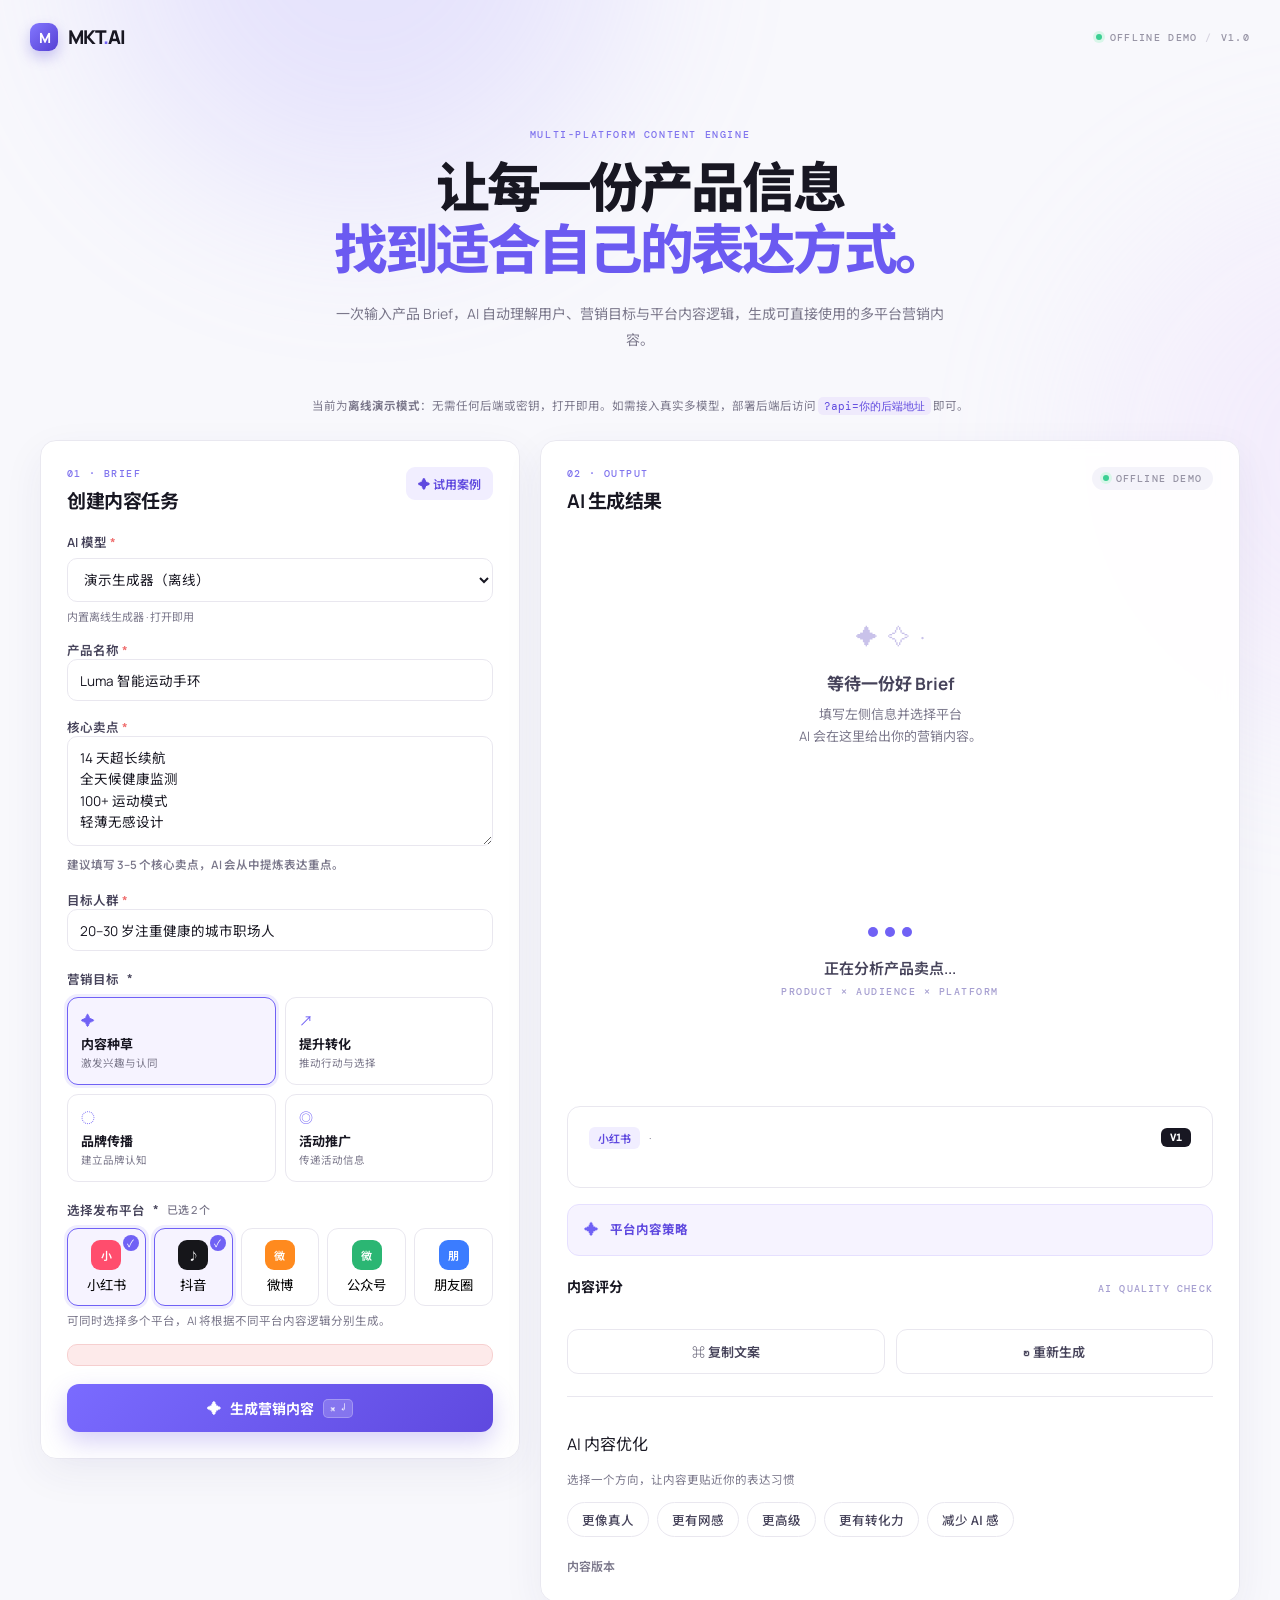
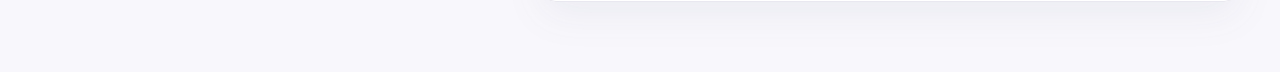
==== index.html @ e1099341 "MKT.AI v1.0: 自包含单文件前端 + 生产化后端 - 新增自包含 index.html（CSS/JS 内联，内置离线生成器，零后端即可用） - 入口 app.py 改名为 server.py" ====
<!doctype html>
<html lang="zh-CN">
<head>
<meta charset="utf-8">
<meta name="viewport" content="width=device-width, initial-scale=1">
<title>MKT.AI · AI 多平台营销内容助手</title>
<meta name="description" content="一次输入产品 Brief，AI 自动生成可直接使用的多平台营销内容。">
<link rel="preconnect" href="https://fonts.googleapis.com">
<link rel="preconnect" href="https://fonts.gstatic.com" crossorigin>
<link href="https://fonts.googleapis.com/css2?family=DM+Mono:wght@400;500&family=Manrope:wght@400;500;600;700;800&family=Noto+Sans+SC:wght@400;500;600;700&display=swap" rel="stylesheet">
<style>
:root{--ink:#181722;--muted:#7b788b;--line:#e9e7ef;--lavender:#7061f5;--purple:#5f49df;--bg:#f8f8fc;--panel:rgba(255,255,255,.92);--good:#3ccf93;--warn:#f0a93b;--bad:#ef6b6b;--radius:16px}
*{box-sizing:border-box}
html,body{margin:0}
body{background:var(--bg);min-height:100vh;overflow-x:hidden;font-family:Manrope,"Noto Sans SC",-apple-system,BlinkMacSystemFont,"Segoe UI",sans-serif;color:var(--ink);-webkit-font-smoothing:antialiased}
.orb{position:fixed;z-index:-1;width:520px;height:520px;border-radius:50%;filter:blur(90px);opacity:.22;pointer-events:none}
.orb-one{top:-320px;left:8%;background:#a99dff}
.orb-two{top:200px;right:-340px;background:#e4c9ff}
.topbar{height:74px;display:flex;align-items:center;justify-content:space-between;max-width:1320px;padding:0 30px;margin:auto}
.brand{display:flex;align-items:center;gap:10px;text-decoration:none;font-weight:800;color:var(--ink);letter-spacing:-1.2px;font-size:19px}
.brand-mark{height:28px;width:28px;border-radius:9px;background:linear-gradient(135deg,#8377ff,#5540d3);color:#fff;display:grid;place-items:center;font-size:14px;letter-spacing:-2px;box-shadow:0 6px 14px #6556dc55}
.dot{color:var(--lavender)}
.header-right{font:500 10px "DM Mono",monospace;letter-spacing:1.3px;color:#9693a4;display:flex;align-items:center;gap:8px}
.status-dot,.output-mode span{width:6px;height:6px;background:var(--good);border-radius:50%;box-shadow:0 0 0 3px #d9f6e9;display:inline-block}
.header-slash{color:#d6d3df}
.hero{text-align:center;padding:54px 20px 44px}
.eyebrow{font:500 10px "DM Mono",monospace;letter-spacing:1.6px;color:#8074ee;margin:0 0 15px}
.hero h1{font-size:clamp(32px,4.2vw,56px);letter-spacing:-3px;line-height:1.16;margin:0;font-weight:800}
.hero h1 em{font-style:normal;color:#6b5af1}
.hero-copy{font-size:14px;line-height:1.85;color:var(--muted);margin:20px auto 0;max-width:620px}
.workspace{max-width:1240px;margin:0 auto 70px;display:grid;grid-template-columns:480px 1fr;gap:20px;padding:0 20px;align-items:start}
.panel{background:var(--panel);border:1px solid #e9e8f0;border-radius:var(--radius);box-shadow:0 14px 40px #342a7210;backdrop-filter:blur(10px)}
.input-panel{padding:26px}
.results-panel{padding:26px;min-height:720px}
.panel-heading{display:flex;align-items:flex-start;justify-content:space-between;margin-bottom:18px}
.step{font:500 10px "DM Mono",monospace;letter-spacing:1.4px;color:#8074ee;margin:0 0 6px}
.panel-heading h2{font-size:19px;margin:0;letter-spacing:-.5px}
.case-button{background:#f1eeff;color:var(--purple);border:none;border-radius:9px;padding:8px 12px;font:600 12px "Noto Sans SC",sans-serif;cursor:pointer;transition:.18s;white-space:nowrap}
.case-button:hover{background:#e6e0ff}
label{display:block;font-size:12.5px;font-weight:600;color:#46435a;margin:16px 0 7px}
label span{color:var(--bad)}
input,textarea,select{width:100%;border:1px solid var(--line);border-radius:10px;padding:11px 12px;font:400 13.5px "Noto Sans SC",sans-serif;color:var(--ink);background:#fff;transition:.18s;font-family:inherit}
input:focus,textarea:focus,select:focus{outline:none;border-color:var(--lavender);box-shadow:0 0 0 3px #6b5af125}
textarea{resize:vertical;line-height:1.6}
small{display:block;color:var(--muted);font-size:11.5px;margin-top:6px;line-height:1.6}
.model-field label{margin-top:0}
.model-select-wrap{position:relative}
.model-note{display:block;font-size:11px;color:var(--muted);margin-top:6px}
#modelProvider{padding-right:14px}
fieldset{border:none;padding:0;margin:18px 0 0}
legend{font-size:12.5px;font-weight:600;color:#46435a;padding:0;margin-bottom:9px;display:flex;align-items:center;gap:8px}
.legend-note{font-weight:500;color:var(--muted);font-size:11px}
.goal-grid{display:grid;grid-template-columns:1fr 1fr;gap:9px}
.choice{background:#fff;border:1px solid var(--line);border-radius:11px;padding:12px 13px;text-align:left;cursor:pointer;transition:.16s;font-family:inherit}
.choice:hover{border-color:#cabfe8}
.choice.selected{border-color:var(--lavender);background:#f6f3ff;box-shadow:0 0 0 3px #6b5af11c}
.choice i{font-style:normal;color:var(--lavender);font-size:14px;display:block;margin-bottom:4px}
.choice strong{display:block;font-size:13px;color:var(--ink)}
.choice small{margin:2px 0 0;color:var(--muted);font-size:10.5px}
.platform-grid{display:grid;grid-template-columns:repeat(5,1fr);gap:8px}
.platform{display:flex;flex-direction:column;align-items:center;gap:5px;padding:11px 4px;position:relative}
.platform-icon{width:30px;height:30px;border-radius:9px;display:grid;place-items:center;color:#fff;font-size:13px;font-weight:700}
.platform-icon.red{background:#ff4d6d}.platform-icon.dark{background:#16161a}.platform-icon.orange{background:#ff8a1e}.platform-icon.green{background:#2bb673}.platform-icon.blue{background:#3b7cff}
.platform b{font-size:11px;font-weight:600}
.platform span{position:absolute;top:6px;right:6px;width:16px;height:16px;border-radius:50%;background:var(--lavender);color:#fff;font-size:10px;display:none;place-items:center}
.platform.selected span{display:grid}
.form-error{background:#fdeaea;color:#c23b3b;border:1px solid #f6cfcf;border-radius:10px;padding:10px 12px;font-size:12.5px;margin:14px 0 0}
.input-invalid{border-color:#ef6b6b!important;box-shadow:0 0 0 3px #ef6b6b20!important}
.generate-button{width:100%;margin-top:18px;background:linear-gradient(135deg,#7a6bff,#5f49df);color:#fff;border:none;border-radius:12px;padding:14px;font:700 14px "Noto Sans SC",sans-serif;cursor:pointer;display:flex;align-items:center;justify-content:center;gap:9px;transition:.18s;box-shadow:0 10px 24px #5f49df40}
.generate-button:hover{transform:translateY(-1px);box-shadow:0 14px 30px #5f49df55}
.generate-button:disabled{opacity:.65;cursor:wait;transform:none}
.generate-button kbd{font:500 10px "DM Mono",monospace;background:#ffffff30;border:1px solid #ffffff40;border-radius:5px;padding:2px 6px}
.output-mode{font:500 10px "DM Mono",monospace;letter-spacing:1.2px;color:#9693a4;display:flex;align-items:center;gap:7px;background:#f4f3fa;border-radius:20px;padding:5px 11px}
.empty-state{text-align:center;color:var(--muted);padding:90px 20px}
.empty-art{display:flex;justify-content:center;gap:10px;font-size:22px;color:#c9c2ea;margin-bottom:18px}
.empty-state h3{font-size:17px;color:#46435a;margin:0 0 8px}
.empty-state p{font-size:13px;line-height:1.7;margin:0}
.loading-state{text-align:center;padding:90px 20px}
.loader{display:flex;justify-content:center;gap:7px;margin-bottom:20px}
.loader i{width:10px;height:10px;border-radius:50%;background:var(--lavender);animation:bounce 1s infinite ease-in-out}
.loader i:nth-child(2){animation-delay:.15s}.loader i:nth-child(3){animation-delay:.3s}
@keyframes bounce{0%,80%,100%{transform:scale(.5);opacity:.4}40%{transform:scale(1);opacity:1}}
.loading-state p{font-size:15px;font-weight:600;color:#46435a;margin:0 0 6px}
.loading-state small{display:block;text-align:center;font:500 10px "DM Mono",monospace;letter-spacing:1.5px;color:#a59ed0;margin:0}
.tabs{display:flex;gap:8px;flex-wrap:wrap;margin-bottom:18px}
.tab{background:#fff;border:1px solid var(--line);border-radius:10px;padding:8px 13px;font:600 12.5px "Noto Sans SC",sans-serif;cursor:pointer;display:flex;align-items:center;gap:7px;transition:.16s}
.tab span{font:500 10px "DM Mono",monospace;color:var(--muted)}
.tab.active{border-color:var(--lavender);background:#f6f3ff;color:var(--purple)}
.content-card{background:#fff;border:1px solid var(--line);border-radius:13px;padding:20px 21px}
.content-meta{display:flex;align-items:center;gap:9px;font-size:11px;color:var(--muted);margin-bottom:11px}
.content-meta span:first-child{background:#f1eeff;color:var(--purple);border-radius:6px;padding:3px 9px;font-weight:600}
.version-tag{margin-left:auto;background:#181722;color:#fff;border-radius:6px;padding:3px 9px;font:600 10px "DM Mono",monospace}
.content-title{font-size:20px;letter-spacing:-.5px;margin:0 0 14px;line-height:1.35}
.content-body{font-size:14px;line-height:1.85;color:#34313f}
.content-body h4{font-size:14.5px;margin:16px 0 6px;color:var(--ink)}
.content-body p{margin:0 0 11px}
.hashtags{display:flex;flex-wrap:wrap;gap:7px;margin-top:16px}
.hashtags span{background:#f4f3fa;color:#6b5af1;border-radius:7px;padding:5px 10px;font-size:12px}
.insight{display:flex;gap:11px;background:#f6f3ff;border:1px solid #e6e0ff;border-radius:12px;padding:14px 16px;margin:16px 0}
.insight>span{color:var(--lavender);font-size:15px}
.insight b{font-size:12.5px;color:var(--purple);display:block;margin-bottom:3px}
.insight p{margin:0;font-size:12.5px;line-height:1.7;color:#46435a}
.score-section{margin:20px 0}
.score-heading{display:flex;align-items:baseline;justify-content:space-between;margin-bottom:13px}
.score-heading h3{font-size:14px;margin:0}.score-heading span{font:500 10px "DM Mono",monospace;letter-spacing:1.2px;color:#a59ed0}
.scores{display:grid;grid-template-columns:1fr 1fr;gap:13px 22px}
.score>div:first-child{display:flex;justify-content:space-between;font-size:12px;margin-bottom:6px;color:#46435a}
.score b{color:var(--ink);font-size:13px}
.progress{height:7px;background:#eeeaf7;border-radius:6px;overflow:hidden}
.progress i{display:block;height:100%;background:linear-gradient(90deg,#8a7bff,#5f49df);border-radius:6px;width:0;transition:width .7s cubic-bezier(.2,.8,.2,1)}
.actions{display:flex;gap:11px;margin:20px 0 4px}
.secondary-button{flex:1;background:#fff;border:1px solid var(--line);border-radius:11px;padding:12px;font:600 13px "Noto Sans SC",sans-serif;cursor:pointer;transition:.16s;color:#46435a}
.secondary-button:hover{border-color:#cabfe8;background:#faf9ff}
.optimise{margin-top:22px;border-top:1px solid var(--line);padding-top:18px}
.optimise>p{font-size:13px;font-weight:600;margin:0 0 3px}
.optimise>div>small{margin:0 0 12px}
.optimise-chips{display:flex;gap:8px;flex-wrap:wrap}
.optimise-chips button{background:#fff;border:1px solid var(--line);border-radius:20px;padding:7px 14px;font:500 12.5px "Noto Sans SC",sans-serif;cursor:pointer;transition:.16s;color:#46435a}
.optimise-chips button:hover{border-color:#cabfe8}
.optimise-chips button.active{background:var(--lavender);border-color:var(--lavender);color:#fff}
.version-row{display:flex;align-items:center;gap:12px;margin-top:20px;flex-wrap:wrap}
.version-row>span{font-size:12px;color:var(--muted);font-weight:600}
#version-list{display:flex;gap:8px}
.version-button{background:#fff;border:1px solid var(--line);border-radius:9px;padding:6px 12px;font:600 12px "DM Mono",monospace;cursor:pointer;color:#46435a;transition:.16s}
.version-button.active{border-color:var(--lavender);background:#f6f3ff;color:var(--purple)}
.toast{position:fixed;bottom:30px;left:50%;transform:translateX(-50%) translateY(20px);background:#181722;color:#fff;padding:12px 20px;border-radius:11px;font-size:13px;opacity:0;pointer-events:none;transition:.25s;z-index:50;box-shadow:0 10px 30px #00000040}
.toast.show{opacity:1;transform:translateX(-50%) translateY(0)}
.hint-bar{font-size:11.5px;color:var(--muted);text-align:center;margin:0 auto 26px;max-width:1240px;padding:0 20px}
.hint-bar code{background:#efeafc;color:var(--purple);border-radius:5px;padding:2px 6px;font-family:"DM Mono",monospace;font-size:11px}
@media(max-width:980px){.workspace{grid-template-columns:1fr}.results-panel{min-height:auto}.scores{grid-template-columns:1fr}}
@media(max-width:560px){.platform-grid{grid-template-columns:repeat(3,1fr)}.topbar{padding:0 18px}.hero{padding:36px 16px 30px}}
</style>
</head>
<body>
<div class="orb orb-one"></div><div class="orb orb-two"></div>
<header class="topbar">
  <a class="brand" href="#"><span class="brand-mark">M</span><span>MKT<span class="dot">.</span>AI</span></a>
  <div class="header-right"><span class="status-dot"></span><span id="header-status">OFFLINE DEMO</span><span class="header-slash">/</span><span>V1.0</span></div>
</header>
<main>
  <section class="hero">
    <p class="eyebrow">MULTI-PLATFORM CONTENT ENGINE</p>
    <h1>让每一份产品信息<br><em>找到适合自己的表达方式。</em></h1>
    <p class="hero-copy">一次输入产品 Brief，AI 自动理解用户、营销目标与平台内容逻辑，生成可直接使用的多平台营销内容。</p>
  </section>
  <p class="hint-bar" id="hint-bar">当前为<strong>离线演示模式</strong>：无需任何后端或密钥，打开即用。如需接入真实多模型，部署后端后访问 <code>?api=你的后端地址</code> 即可。</p>
  <section class="workspace">
    <form id="generator-form" class="panel input-panel">
      <div class="panel-heading"><div><p class="step">01 · BRIEF</p><h2>创建内容任务</h2></div><button class="case-button" id="try-case-button" type="button">✦ 试用案例</button></div>
      <div class="model-field"><label for="modelProvider">AI 模型 <span>*</span></label><div class="model-select-wrap"><select id="modelProvider" name="modelProvider" aria-label="AI 模型"><option value="demo">演示生成器（离线）</option></select><span class="model-note" id="model-note">内置离线生成器 · 打开即用</span></div></div>
      <label>产品名称 <span>*</span><input id="productName" name="productName" value="Luma 智能运动手环" placeholder="例如：XX 智能手环"></label>
      <label>核心卖点 <span>*</span><textarea id="sellingPoints" name="sellingPoints" rows="4" placeholder="每行一个卖点">14 天超长续航
全天候健康监测
100+ 运动模式
轻薄无感设计</textarea><small>建议填写 3–5 个核心卖点，AI 会从中提炼表达重点。</small></label>
      <label>目标人群 <span>*</span><input id="audience" name="audience" value="20–30 岁注重健康的城市职场人" placeholder="例如：20–30 岁女性、健身人群、职场新人"></label>
      <fieldset><legend>营销目标 <span>*</span></legend><div class="goal-grid">
        <button type="button" class="choice goal selected" data-goal="种草"><i>✦</i><strong>内容种草</strong><small>激发兴趣与认同</small></button>
        <button type="button" class="choice goal" data-goal="转化"><i>↗</i><strong>提升转化</strong><small>推动行动与选择</small></button>
        <button type="button" class="choice goal" data-goal="品牌传播"><i>◌</i><strong>品牌传播</strong><small>建立品牌认知</small></button>
        <button type="button" class="choice goal" data-goal="活动推广"><i>◎</i><strong>活动推广</strong><small>传递活动信息</small></button>
      </div></fieldset>
      <fieldset><legend>选择发布平台 <span>*</span><span class="legend-note" id="select-count">已选 2 个</span></legend><div class="platform-grid">
        <button type="button" class="choice platform selected" data-platform="小红书"><b class="platform-icon red">小</b>小红书<span>✓</span></button>
        <button type="button" class="choice platform selected" data-platform="抖音"><b class="platform-icon dark">♪</b>抖音<span>✓</span></button>
        <button type="button" class="choice platform" data-platform="微博"><b class="platform-icon orange">微</b>微博<span>✓</span></button>
        <button type="button" class="choice platform" data-platform="公众号"><b class="platform-icon green">微</b>公众号<span>✓</span></button>
        <button type="button" class="choice platform" data-platform="朋友圈"><b class="platform-icon blue">朋</b>朋友圈<span>✓</span></button>
      </div><small>可同时选择多个平台，AI 将根据不同平台内容逻辑分别生成。</small></fieldset>
      <p class="form-error hidden" id="form-error" role="alert"></p>
      <button id="generate-button" class="generate-button" type="submit"><span class="spark">✦</span><span>生成营销内容</span><kbd>⌘ ↵</kbd></button>
    </form>
    <section class="panel results-panel" id="results-panel" aria-live="polite">
      <div class="panel-heading"><div><p class="step">02 · OUTPUT</p><h2>AI 生成结果</h2></div><div class="output-mode" id="output-mode"><span></span>OFFLINE DEMO</div></div>
      <div id="empty-state" class="empty-state"><div class="empty-art"><span>✦</span><span>✧</span><span>·</span></div><h3>等待一份好 Brief</h3><p>填写左侧信息并选择平台<br>AI 会在这里给出你的营销内容。</p></div>
      <div id="loading-state" class="loading-state hidden"><div class="loader"><i></i><i></i><i></i></div><p id="loading-copy">正在分析产品卖点...</p><small id="loading-sub">PRODUCT × AUDIENCE × PLATFORM</small></div>
      <div id="result-state" class="result-state hidden">
        <div id="tabs" class="tabs"></div>
        <article class="content-card"><div class="content-meta"><span id="content-platform">小红书</span><span>·</span><span id="content-subtitle"></span><span class="version-tag" id="version-tag">V1</span></div><h3 id="content-title"></h3><div class="content-body" id="content-body"></div><div class="hashtags" id="hashtags"></div></article>
        <div class="insight"><span>✦</span><div><b>平台内容策略</b><p id="insight-text"></p></div></div>
        <section class="score-section"><div class="score-heading"><h3>内容评分</h3><span>AI QUALITY CHECK</span></div><div id="scores" class="scores"></div></section>
        <div class="actions"><button id="copy-button" class="secondary-button">⌘ <span>复制文案</span></button><button id="regenerate-button" class="secondary-button">↻ <span>重新生成</span></button></div>
        <section class="optimise"><div><p>AI 内容优化</p><small>选择一个方向，让内容更贴近你的表达习惯</small></div><div class="optimise-chips" id="optimise-chips"><button data-optimization="更像真人">更像真人</button><button data-optimization="更有网感">更有网感</button><button data-optimization="更高级">更高级</button><button data-optimization="更有转化力">更有转化力</button><button data-optimization="减少AI感">减少 AI 感</button></div></section>
        <div class="version-row"><span>内容版本</span><div id="version-list"></div></div>
      </div>
    </section>
  </section>
</main>
<div class="toast" id="toast">已复制到剪贴板</div>

<script>
"use strict";
const $ = (s) => document.querySelector(s);
const $$ = (s) => [...document.querySelectorAll(s)];

const state = { goal:"种草", platforms:["小红书","抖音"], results:{}, activePlatform:"小红书", version:0, versions:[], viewingVersion:-1, optimization:null, providers:{}, apiBase:"" };
const providerNames = { gpt:"GPT", deepseek:"DeepSeek", doubao:"豆包" };
const trialCase = { productName:"Luma 智能运动手环", sellingPoints:"14 天超长续航\n全天候健康监测\n100+ 运动模式\n轻薄无感设计", audience:"20–30 岁注重健康的城市职场人" };
const loadingMessages = ["正在分析产品卖点...","正在匹配目标用户...","正在适配平台内容策略...","正在生成平台内容..."];
const loadingSubs = { "小红书":"XIAOHONGSHU · 真实体验逻辑", "抖音":"DOUYIN · 口播抓人逻辑", "微博":"WEIBO · 话题轻传播", "公众号":"WECHAT · 深度价值逻辑", "朋友圈":"MOMENTS · 朋友分享逻辑" };

/* ---------- 离线生成器（与后端 mock_generator 同源逻辑，纯前端实现） ---------- */
function hashStr(str){ let h = 2166136261; for (let i=0;i<str.length;i++){ h ^= str.charCodeAt(i); h = Math.imul(h, 16777619); } return h >>> 0; }
function makeRng(seed){ let s = seed >>> 0; return {
  next(){ s = (Math.imul(s, 1664525) + 1013904223) >>> 0; return s / 4294967296; },
  int(a,b){ return Math.floor(this.next()*(b-a+1))+a; },
  pick(arr){ return arr[Math.floor(this.next()*arr.length)]; }
};}
function parsePoints(v){ const vals = v.replace(/，/g,"\n").split("\n").map(x=>x.trim().replace(/^[•·\-—\s]+/,"")).filter(Boolean); return vals.length?vals:["好用、实用、有设计感"]; }

function generateOffline(payload, platform, version, optimization){
  const name = (payload.productName||"").trim() || "这款产品";
  const audience = (payload.audience||"").trim() || "正在寻找更好选择的人";
  const points = parsePoints(payload.sellingPoints);
  const goal = payload.goal;
  const rng = makeRng(hashStr([name, platform, String(version), optimization||""].join("|")));
  const first = points[0], second = points[Math.min(1, points.length-1)];
  const flavor = {
    "更像真人":"像把最近的发现分享给朋友一样，", "更有网感":"这波真的很难不心动，",
    "更高级":"少一点喧闹，多一点恰到好处，", "更有转化力":"如果你正在犹豫要不要入手，先看这一点：",
    "减少AI感":"不用堆词，真正打动人的其实是细节："
  }[optimization||""] || "";
  const goalLine = {
    "种草":"不是为了跟风，而是把日常里那些小麻烦，悄悄变得顺手。",
    "转化":"适合把钱花在真实体验上的人：看得见的方便，才值得被选择。",
    "品牌传播":"把产品做好，也是在把一种更从容的生活方式讲给更多人听。",
    "活动推广":"把这次认识它的机会留给真正需要的人，体验比口号更有说服力。"
  }[goal];
  const T = {
    "小红书":{
      titles:[`最近被${name}悄悄圈粉了`, `${audience}，这次真的可以看看${name}`, `不是广告，${name}的这点很戳我`, `入坑${name}之后，我的日常轻松了`, `关于${name}，有些真心话想说`],
      subtitle:"场景种草 · 真实体验",
      body:`${flavor}最近用了${name}之后，才发现原来${first}可以这么省心。\n\n我是${audience}，一开始最在意的其实是它的${first}。实际用下来，${second}这个细节反而更惊喜——不是夸张的"改变生活"，而是在忙乱的时候，刚好帮你省下一点心力。\n\n${goalLine}\n\n如果你也在找一件能长期陪伴、而不是买回去吃灰的东西，可以把${name}放进备选清单。`,
      tags:["#好物分享","#生活方式","#真实测评"],
      insight:"从真实使用场景切入，降低广告感，再自然承接产品卖点。"
    },
    "抖音":{
      titles:[`${audience}先别划走，${name}值得看`, `我为什么把${name}留在身边`, `${name}：一个容易被低估的选择`, `三秒讲清楚，为什么我选${name}`, `别急着划走，关于${name}的真相`],
      subtitle:"短视频口播 · 前3秒抓人",
      body:`【开场】如果你也在为"${first}"纠结，先别急着划走。\n\n【痛点】很多产品功能不少，但真正用起来总是差最后一点顺手。\n\n【发现】${name}让我记住的，是${first}，还有${second}这个细节。\n\n【价值】${goalLine}\n\n【结尾】想了解的朋友，可以从自己的日常需求开始判断：它是不是刚好能替你解决那个小问题。`,
      tags:["#好物推荐","#日常好物","#真实体验"],
      insight:"使用「痛点—发现—价值」口播结构，确保前三秒明确、后续有记忆点。"
    },
    "微博":{
      titles:[`#把日常过得更顺一点# ${name}给了我一个答案`, `#好产品该是什么样# ${name}的一个小发现`, `#今日份好物# 为什么我想聊聊${name}`, `#生活灵感# ${name}藏着的巧思`],
      subtitle:"话题表达 · 轻传播",
      body:`${flavor}好产品不一定要大声证明自己。\n\n最近体验${name}，最有感的是${first}。对${audience}来说，${second}这种容易被忽略的细节，反而决定了会不会一直用下去。\n\n${goalLine}`,
      tags:["#生活灵感","#产品观察","#好物分享"],
      insight:"以可讨论的话题开场，用观点带出卖点，保留转发与互动空间。"
    },
    "公众号":{
      titles:[`一件好产品，如何把日常变得更从容？`, `从${name}，看见那些真正被需要的细节`, `不止于${first}：${name}的价值是什么`, `我们为什么愿意为${name}买单`],
      subtitle:"深度内容 · 价值解读",
      body:`## 从一个小问题说起\n\n对${audience}而言，选择产品并不是追逐复杂功能，而是希望日常少一些不必要的消耗。\n\n## ${name}带来的改变\n\n${name}把重点放在${first}上，同时没有忽略${second}。这不是功能的简单罗列，而是对真实使用场景的回应。\n\n## 值得被选择的理由\n\n${goalLine}\n\n如果你也正在寻找一份更可靠、更贴近日常的体验，或许可以从${name}开始了解。`,
      tags:["产品观察","生活方式","品牌故事"],
      insight:"通过「问题—价值—选择理由」建立完整阅读逻辑，适合沉淀品牌认知。"
    },
    "朋友圈":{
      titles:[`最近想分享一下${name}`, `一个让我觉得很顺手的小发现`, `用了一阵子，聊聊${name}`, `朋友圈安利：${name}真香`],
      subtitle:"朋友分享 · 轻量推荐",
      body:`最近在用${name}，想跟朋友们分享一下。\n\n本来是因为${first}关注到它，后来发现${second}这个细节也很用心。对${audience}来说，确实是那种越用越觉得顺手的存在。\n\n${goalLine}\n\n感兴趣可以来问我，不一定适合所有人，但也许刚好适合你。`,
      tags:[],
      insight:"保留朋友式表达与克制的推荐感，让产品信息自然出现。"
    }
  }[platform];
  const scores = { platform:rng.int(89,96), selling_point:rng.int(86,94), appeal:rng.int(87,95), naturalness:rng.int(76,89) };
  if (optimization) scores.naturalness = Math.min(96, scores.naturalness + 6);
  return { title:rng.pick(T.titles), subtitle:T.subtitle, body:T.body, hashtags:T.tags, scores, insight:T.insight, version };
}

/* ---------- 真实后端模式（可选） ---------- */
async function loadProviders(){
  if (!state.apiBase) return;
  try{
    const r = await fetch(state.apiBase + "/api/providers"); const d = await r.json();
    d.providers.forEach(p => state.providers[p.id] = p);
    const sel = $("#modelProvider");
    sel.innerHTML = '<option value="demo">演示生成器（离线）</option>' + d.providers.map(p=>{
      const suffix = p.state==="configured" ? "" : p.state==="demo" ? " · 演示" : " · 未配置";
      return `<option value="${p.id}">${p.label}${suffix}</option>`;
    }).join("");
    syncProviderUi();
  }catch{ /* 后端不可达，保持离线 */ }
}
function syncProviderUi(){
  const sel = $("#modelProvider").value; const cur = state.providers[sel];
  if (state.apiBase && cur){ $("#model-note").textContent = cur.message || "模型状态未知"; }
}

/* ---------- UI 交互 ---------- */
function getPayload(){
  return { productName:$("#productName").value.trim(), sellingPoints:$("#sellingPoints").value.trim(),
    audience:$("#audience").value.trim(), goal:state.goal, platforms:state.platforms,
    provider:$("#modelProvider").value, version:state.version+1, optimization:state.optimization };
}
function updateCount(){ $("#select-count").textContent = `已选 ${state.platforms.length} 个`; }
function showToast(m){ const t=$("#toast"); t.textContent=m; t.classList.add("show"); clearTimeout(showToast._t); showToast._t=setTimeout(()=>t.classList.remove("show"),2100); }
function clearValidation(){ $("#form-error").classList.add("hidden"); $$(".input-invalid").forEach(i=>i.classList.remove("input-invalid")); }
function showValidation(m, fields=[]){ $("#form-error").textContent=m; $("#form-error").classList.remove("hidden"); fields.forEach(id=>$(`#${id}`)?.classList.add("input-invalid")); }
function validateBrief(p){
  clearValidation();
  const miss = [["productName","产品名称"],["sellingPoints","核心卖点"],["audience","目标人群"]].filter(([id])=>!p[id]);
  if (miss.length){ showValidation(`请补充${miss.map(([,n])=>`「${n}」`).join("、")}后再生成。`, miss.map(([id])=>id)); return false; }
  if (p.productName.length>60 || p.audience.length>100 || p.sellingPoints.length>800){ showValidation("产品信息过长，请精简后再生成（产品名称 60 字、目标人群 100 字、核心卖点 800 字以内）。"); return false; }
  if (!p.platforms.length){ showValidation("请至少选择一个发布平台。"); return false; }
  return true;
}
function setLoading(loading){
  $("#empty-state").classList.toggle("hidden", loading || state.version>0);
  $("#result-state").classList.toggle("hidden", loading || state.version===0);
  $("#loading-state").classList.toggle("hidden", !loading);
  $("#generate-button").disabled = loading;
}
function escapeHtml(v){ return v.replace(/[&<>'"]/g, c=>({ "&":"&amp;","<":"&lt;",">":"&gt;","'":"&#39;",'"':"&quot;" }[c])); }
function bodyToHtml(v){ return v.split("\n").map(l=> l.startsWith("## ") ? `<h4>${escapeHtml(l.slice(3))}</h4>` : `<p>${escapeHtml(l) || "&nbsp;"}</p>`).join(""); }
function selectedResult(){ return state.results[state.activePlatform]; }
function renderTabs(){
  $("#tabs").innerHTML = state.platforms.map(p=>`<button class="tab ${p===state.activePlatform?"active":""}" data-tab="${p}">${p}<span>${state.results[p]?.scores.platform||""}</span></button>`).join("");
  $$("#tabs button").forEach(b=>b.addEventListener("click",()=>{ state.activePlatform=b.dataset.tab; renderResult(); }));
}
function renderVersions(){
  $("#version-list").innerHTML = state.versions.map((_,i)=>`<button class="version-button ${i===state.viewingVersion?"active":""}" data-version="${i}">V${i+1}</button>`).join("");
  $$("#version-list button").forEach(b=>b.addEventListener("click",()=>{
    state.viewingVersion = Number(b.dataset.version);
    const a = state.versions[state.viewingVersion]; state.results = JSON.parse(JSON.stringify(a.results)); state.activePlatform = a.activePlatform; renderResult();
  }));
}
function renderResult(){
  const r = selectedResult(); if (!r) return;
  renderTabs();
  $("#content-platform").textContent = state.activePlatform;
  $("#content-subtitle").textContent = r.subtitle;
  $("#version-tag").textContent = `V${r.version}`;
  $("#content-title").textContent = r.title;
  $("#content-body").innerHTML = bodyToHtml(r.body);
  $("#hashtags").innerHTML = (r.hashtags||[]).map(t=>`<span>${t}</span>`).join("");
  $("#insight-text").textContent = r.insight;
  const labels = [["platform","平台适配度"],["selling_point","卖点表达度"],["appeal","用户吸引力"],["naturalness","自然度"]];
  $("#scores").innerHTML = labels.map(([k,lab])=>`<div class="score"><div><span>${lab}</span><b>${r.scores[k]}</b></div><div class="progress"><i data-w="${r.scores[k]}"></i></div></div>`).join("");
  requestAnimationFrame(()=>$$("#scores .progress i").forEach(i=> i.style.width = i.dataset.w + "%"));
  renderVersions();
}

async function generate({ optimization=null, keepOptimization=false } = {}){
  const payload = getPayload(); payload.optimization = optimization;
  state.optimization = keepOptimization ? optimization : null;
  if (!validateBrief(payload)) return;
  const provider = state.providers[payload.provider];
  const prevPlatform = state.activePlatform;
  setLoading(true);
  let idx = 0; const timer = setInterval(()=>{ idx=(idx+1)%loadingMessages.length; $("#loading-copy").textContent=loadingMessages[idx]; }, 650);
  $("#loading-sub").textContent = loadingSubs[state.activePlatform] || "PRODUCT × AUDIENCE × PLATFORM";
  try{
    let data;
    if (state.apiBase && payload.provider !== "demo"){
      const resp = await fetch(state.apiBase + "/api/generate", { method:"POST", headers:{"Content-Type":"application/json"}, body:JSON.stringify(payload) });
      data = await resp.json();
      if (!resp.ok) throw new Error(data.error || "生成失败，请再试一次");
      if (data.provider_state === "unconfigured" || data.provider_state === "configured" && data.source !== "llm"){ /* fallthrough handled by source */ }
    } else {
      // 离线生成
      const results = {};
      for (const p of payload.platforms) results[p] = generateOffline(payload, p, payload.version, optimization);
      data = { results, source:"demo", provider:"demo", provider_state:"demo" };
    }
    state.version += 1; state.results = data.results;
    state.activePlatform = state.platforms.includes(prevPlatform) ? prevPlatform : state.platforms[0];
    state.versions.push({ results:JSON.parse(JSON.stringify(data.results)), activePlatform:state.activePlatform });
    state.viewingVersion = state.versions.length - 1;
    const label = data.source === "llm" ? (providerNames[payload.provider]||payload.provider) + " · LIVE API" : "OFFLINE DEMO";
    $("#output-mode").innerHTML = `<span></span>${label}`;
    renderResult(); setLoading(false);
  }catch(err){ setLoading(false); showToast(err.message || "生成失败，请再试一次"); }
  finally{ clearInterval(timer); state.optimization = null; }
}

/* ---------- 事件绑定 ---------- */
$$(".goal").forEach(b=>b.addEventListener("click",()=>{ $$(".goal").forEach(i=>i.classList.remove("selected")); b.classList.add("selected"); state.goal=b.dataset.goal; }));
$$(".platform").forEach(b=>b.addEventListener("click",()=>{
  const p=b.dataset.platform; const ex=state.platforms.includes(p);
  if (ex && state.platforms.length===1){ showToast("至少保留一个发布平台"); return; }
  state.platforms = ex ? state.platforms.filter(x=>x!==p) : [...state.platforms,p];
  b.classList.toggle("selected", !ex); updateCount();
}));
$("#try-case-button").addEventListener("click",()=>{
  Object.entries(trialCase).forEach(([id,v])=>{ $(`#${id}`).value=v; });
  state.goal="种草"; $$(".goal").forEach(i=>i.classList.toggle("selected", i.dataset.goal==="种草"));
  state.platforms=["小红书","抖音","微博","公众号","朋友圈"]; $$(".platform").forEach(i=>i.classList.add("selected")); updateCount(); clearValidation();
  showToast("已填入试用案例：可直接生成 5 平台内容");
});
$("#modelProvider").addEventListener("change", syncProviderUi);
$$("#productName,#sellingPoints,#audience").forEach(inp=>inp.addEventListener("input",()=>{ inp.classList.remove("input-invalid"); if (!$$(".input-invalid").length) $("#form-error").classList.add("hidden"); }));
$("#generator-form").addEventListener("submit", e=>{ e.preventDefault(); generate(); });
$("#regenerate-button").addEventListener("click", ()=>generate());
$("#copy-button").addEventListener("click", async ()=>{
  const it = selectedResult(); if (!it) return;
  const text = [it.title, it.body, (it.hashtags||[]).join(" ")].filter(Boolean).join("\n\n");
  try{ await navigator.clipboard.writeText(text); showToast("文案已复制到剪贴板"); }
  catch{ const ta=document.createElement("textarea"); ta.value=text; document.body.appendChild(ta); ta.select(); try{document.execCommand("copy"); showToast("文案已复制到剪贴板");}catch{showToast("复制失败，请手动选择文案");} document.body.removeChild(ta); }
});
$("#optimise-chips").addEventListener("click", e=>{
  const btn=e.target.closest("button"); if(!btn) return;
  $$("#optimise-chips button").forEach(i=>i.classList.remove("active")); btn.classList.add("active");
  generate({ optimization:btn.dataset.optimization, keepOptimization:true });
});
document.addEventListener("keydown", e=>{ if ((e.metaKey||e.ctrlKey) && e.key==="Enter"){ e.preventDefault(); $("#generator-form").requestSubmit(); } });

/* ---------- 启动：检测 ?api= 参数，决定离线 / 真实后端 ---------- */
(function init(){
  const params = new URLSearchParams(location.search);
  const api = params.get("api");
  if (api){ state.apiBase = api.replace(/\/$/,""); $("#header-status").textContent="CONNECTED API"; $("#hint-bar").innerHTML = `已连接真实后端：<code>${state.apiBase}</code>。可在左侧切换 GPT / DeepSeek / 豆包 真实生成。`; loadProviders(); }
  updateCount();
})();
</script>
</body>
</html>
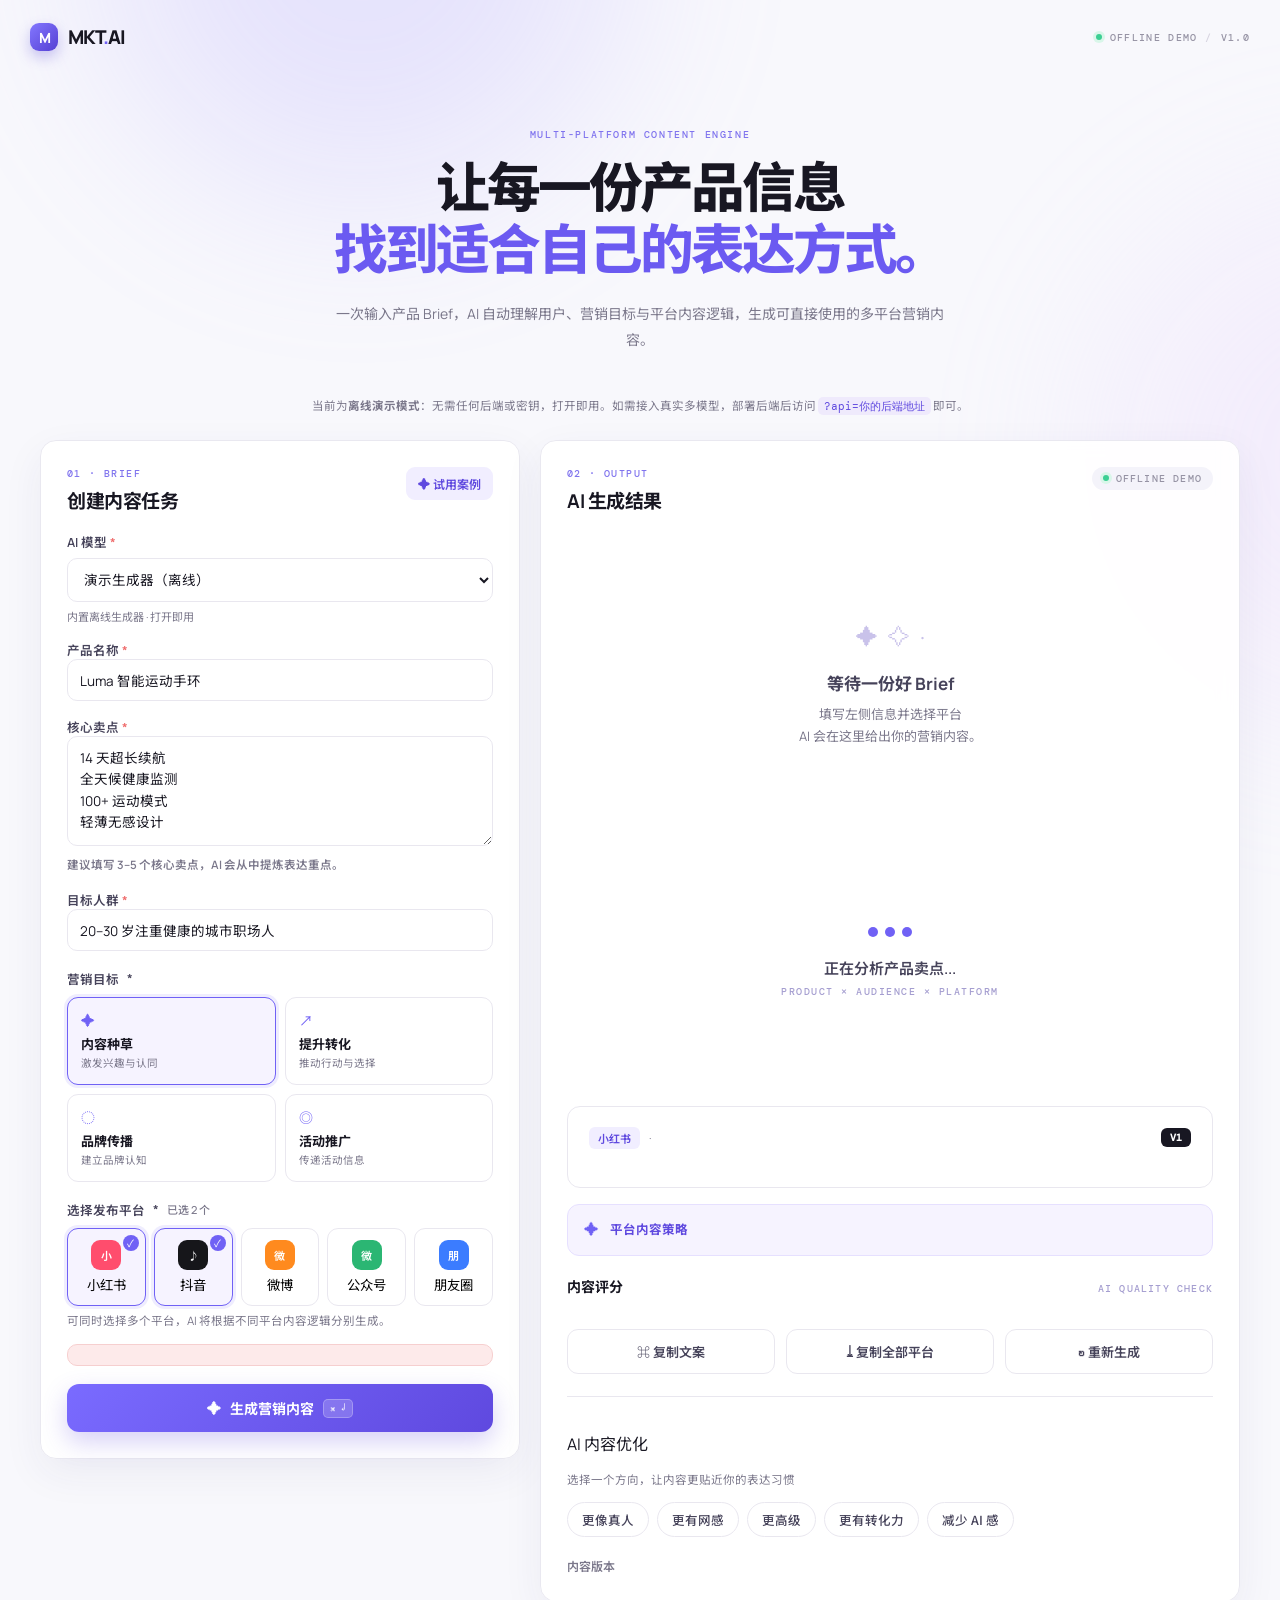
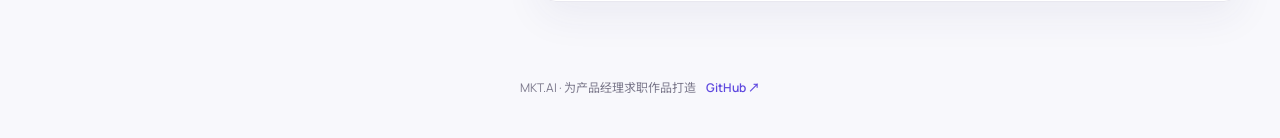
==== commit 39ac08d5: "docs: 以 GitHub 专家标准打磨仓库 - README 重写：徽章/在线演示入口/功能/技术栈/API/部署/Roadmap，   移除暴露内部 Key 状态与排障细节的段落 - 新增 MI" ====
--- a/index.html
+++ b/index.html
@@ -5,6 +5,10 @@
 <meta name="viewport" content="width=device-width, initial-scale=1">
 <title>MKT.AI · AI 多平台营销内容助手</title>
 <meta name="description" content="一次输入产品 Brief，AI 自动生成可直接使用的多平台营销内容。">
+<meta property="og:title" content="MKT.AI · AI 多平台营销内容助手">
+<meta property="og:description" content="一次输入产品 Brief，AI 自动生成可直接使用的多平台营销内容。">
+<meta property="og:type" content="website">
+<meta property="og:url" content="https://arden-hu.github.io/mkt-ai/">
 <link rel="preconnect" href="https://fonts.googleapis.com">
 <link rel="preconnect" href="https://fonts.gstatic.com" crossorigin>
 <link href="https://fonts.googleapis.com/css2?family=DM+Mono:wght@400;500&family=Manrope:wght@400;500;600;700;800&family=Noto+Sans+SC:wght@400;500;600;700&display=swap" rel="stylesheet">
@@ -128,7 +132,10 @@
 .hint-bar{font-size:11.5px;color:var(--muted);text-align:center;margin:0 auto 26px;max-width:1240px;padding:0 20px}
 .hint-bar code{background:#efeafc;color:var(--purple);border-radius:5px;padding:2px 6px;font-family:"DM Mono",monospace;font-size:11px}
 @media(max-width:980px){.workspace{grid-template-columns:1fr}.results-panel{min-height:auto}.scores{grid-template-columns:1fr}}
-@media(max-width:560px){.platform-grid{grid-template-columns:repeat(3,1fr)}.topbar{padding:0 18px}.hero{padding:36px 16px 30px}}
+@media(max-width:560px){.platform-grid{grid-template-columns:repeat(3,1fr)}.topbar{padding:0 18px}.hero{padding:36px 16px 30px}.actions{flex-direction:column}}
+.site-footer{text-align:center;padding:6px 20px 42px;font-size:12px;color:var(--muted)}
+.site-footer a{color:var(--purple);text-decoration:none;margin-left:10px;font-weight:600}
+.site-footer a:hover{text-decoration:underline}
 </style>
 </head>
 <body>
@@ -179,13 +186,14 @@
         <article class="content-card"><div class="content-meta"><span id="content-platform">小红书</span><span>·</span><span id="content-subtitle"></span><span class="version-tag" id="version-tag">V1</span></div><h3 id="content-title"></h3><div class="content-body" id="content-body"></div><div class="hashtags" id="hashtags"></div></article>
         <div class="insight"><span>✦</span><div><b>平台内容策略</b><p id="insight-text"></p></div></div>
         <section class="score-section"><div class="score-heading"><h3>内容评分</h3><span>AI QUALITY CHECK</span></div><div id="scores" class="scores"></div></section>
-        <div class="actions"><button id="copy-button" class="secondary-button">⌘ <span>复制文案</span></button><button id="regenerate-button" class="secondary-button">↻ <span>重新生成</span></button></div>
+        <div class="actions"><button id="copy-button" class="secondary-button">⌘ <span>复制文案</span></button><button id="copy-all-button" class="secondary-button">⤓ <span>复制全部平台</span></button><button id="regenerate-button" class="secondary-button">↻ <span>重新生成</span></button></div>
         <section class="optimise"><div><p>AI 内容优化</p><small>选择一个方向，让内容更贴近你的表达习惯</small></div><div class="optimise-chips" id="optimise-chips"><button data-optimization="更像真人">更像真人</button><button data-optimization="更有网感">更有网感</button><button data-optimization="更高级">更高级</button><button data-optimization="更有转化力">更有转化力</button><button data-optimization="减少AI感">减少 AI 感</button></div></section>
         <div class="version-row"><span>内容版本</span><div id="version-list"></div></div>
       </div>
     </section>
   </section>
 </main>
+<footer class="site-footer"><span>MKT.AI · 为产品经理求职作品打造</span><a href="https://github.com/Arden-hu/mkt-ai" target="_blank" rel="noopener">GitHub ↗</a></footer>
 <div class="toast" id="toast">已复制到剪贴板</div>
 
 <script>
@@ -392,11 +400,27 @@
 $$("#productName,#sellingPoints,#audience").forEach(inp=>inp.addEventListener("input",()=>{ inp.classList.remove("input-invalid"); if (!$$(".input-invalid").length) $("#form-error").classList.add("hidden"); }));
 $("#generator-form").addEventListener("submit", e=>{ e.preventDefault(); generate(); });
 $("#regenerate-button").addEventListener("click", ()=>generate());
-$("#copy-button").addEventListener("click", async ()=>{
+async function writeClipboard(text){
+  try{ await navigator.clipboard.writeText(text); showToast("文案已复制到剪贴板"); return; }catch{}
+  const ta=document.createElement("textarea"); ta.value=text; ta.style.position="fixed"; ta.style.opacity="0";
+  document.body.appendChild(ta); ta.select();
+  try{ document.execCommand("copy") ? showToast("文案已复制到剪贴板") : showToast("复制失败，请手动选择文案"); }
+  catch{ showToast("复制失败，请手动选择文案"); }
+  document.body.removeChild(ta);
+}
+$("#copy-button").addEventListener("click", ()=>{
   const it = selectedResult(); if (!it) return;
-  const text = [it.title, it.body, (it.hashtags||[]).join(" ")].filter(Boolean).join("\n\n");
-  try{ await navigator.clipboard.writeText(text); showToast("文案已复制到剪贴板"); }
-  catch{ const ta=document.createElement("textarea"); ta.value=text; document.body.appendChild(ta); ta.select(); try{document.execCommand("copy"); showToast("文案已复制到剪贴板");}catch{showToast("复制失败，请手动选择文案");} document.body.removeChild(ta); }
+  writeClipboard([it.title, it.body, (it.hashtags||[]).join(" ")].filter(Boolean).join("\n\n"));
+});
+$("#copy-all-button").addEventListener("click", ()=>{
+  const parts = state.platforms.filter(p=>state.results[p]).map(p=>{
+    const r = state.results[p];
+    const block = [`【${p}】${r.title}`, r.body];
+    if (r.hashtags && r.hashtags.length) block.push(r.hashtags.join(" "));
+    return block.join("\n\n");
+  });
+  if (!parts.length){ showToast("请先生成内容"); return; }
+  writeClipboard(parts.join("\n\n————————————\n\n"));
 });
 $("#optimise-chips").addEventListener("click", e=>{
   const btn=e.target.closest("button"); if(!btn) return;
